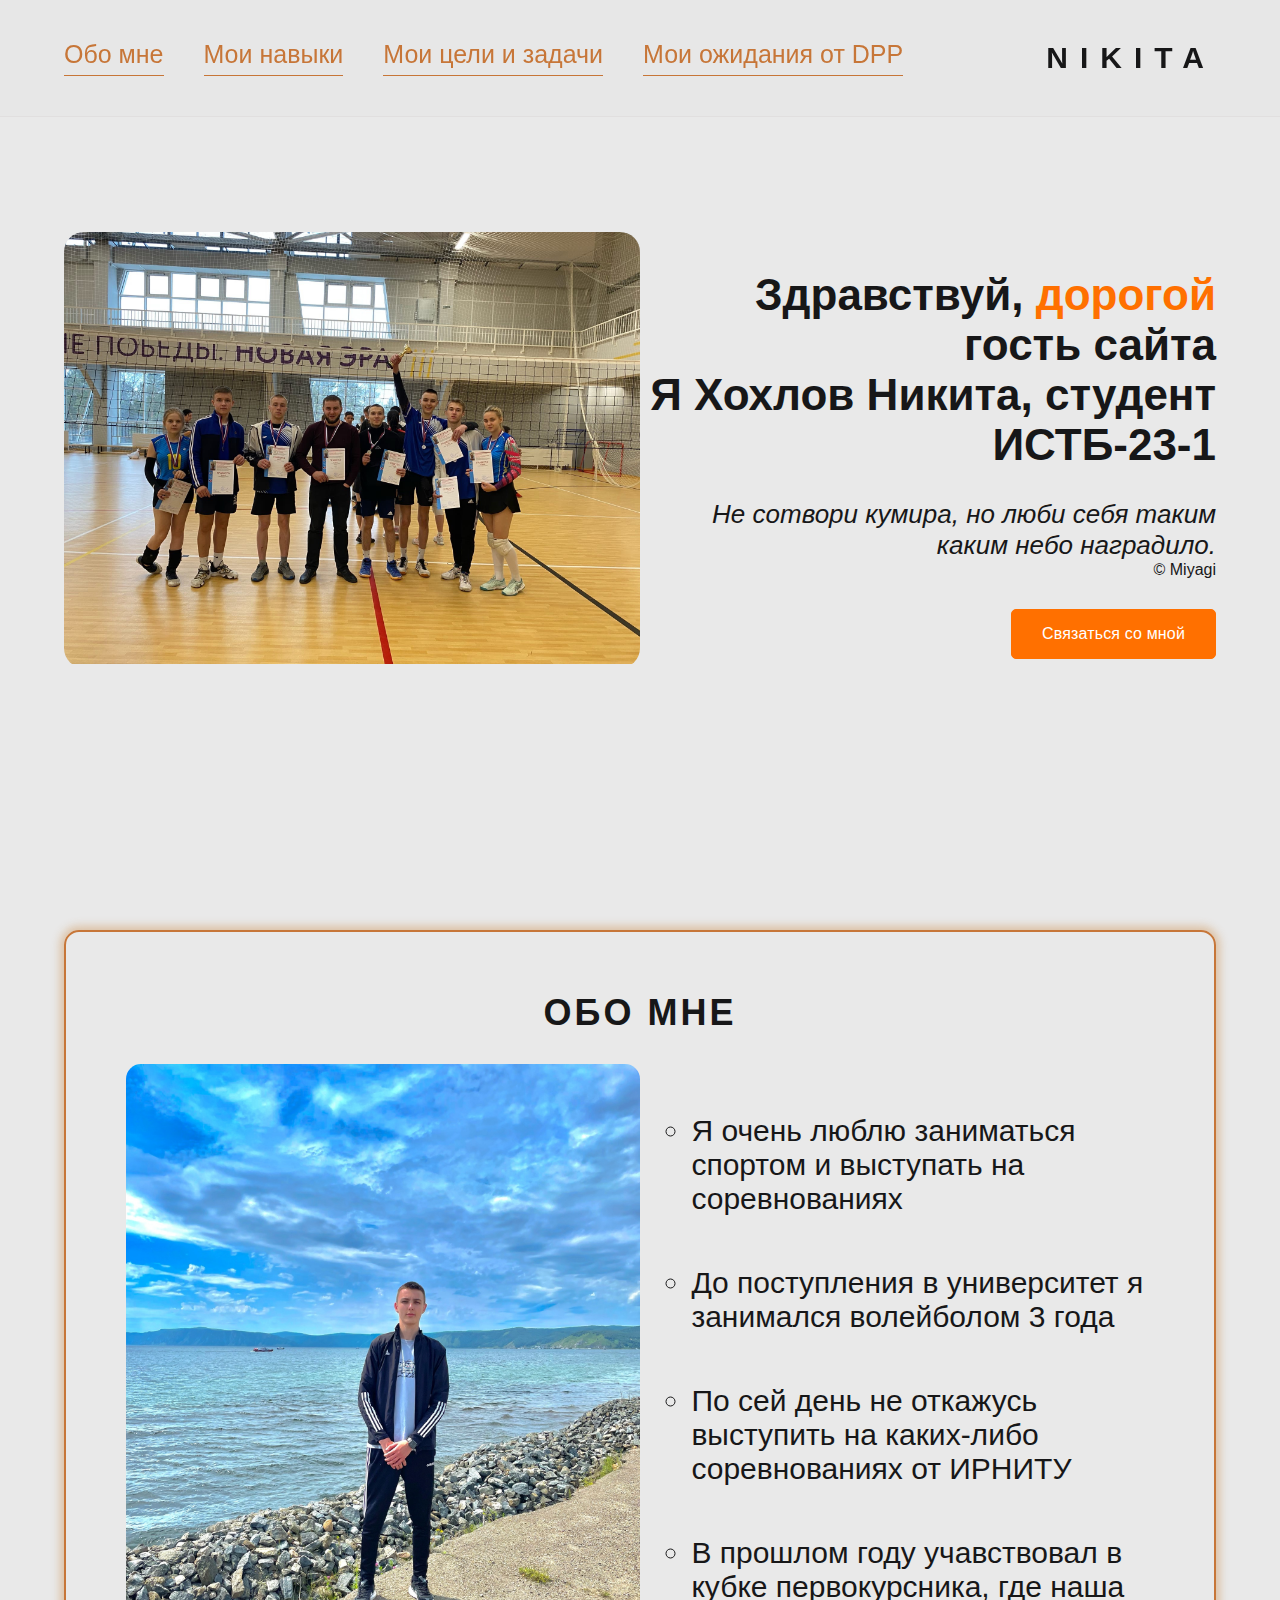
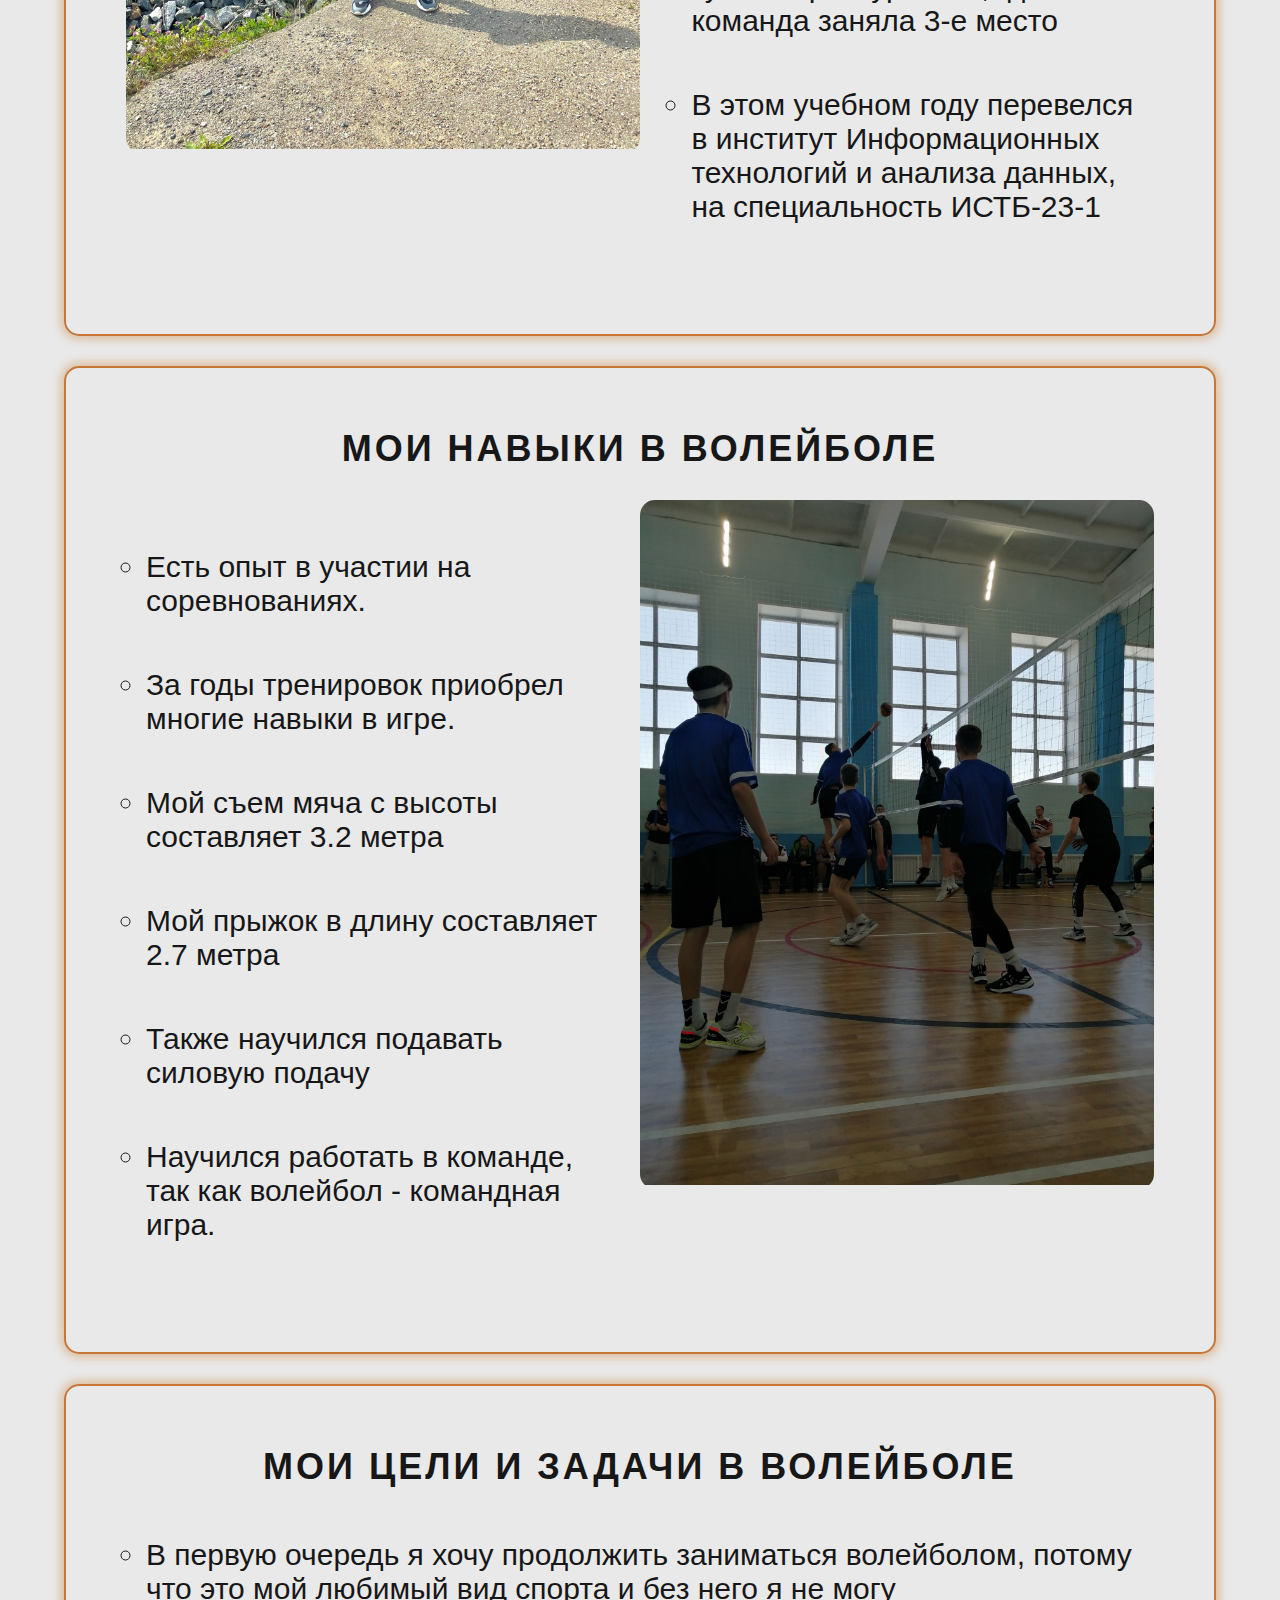
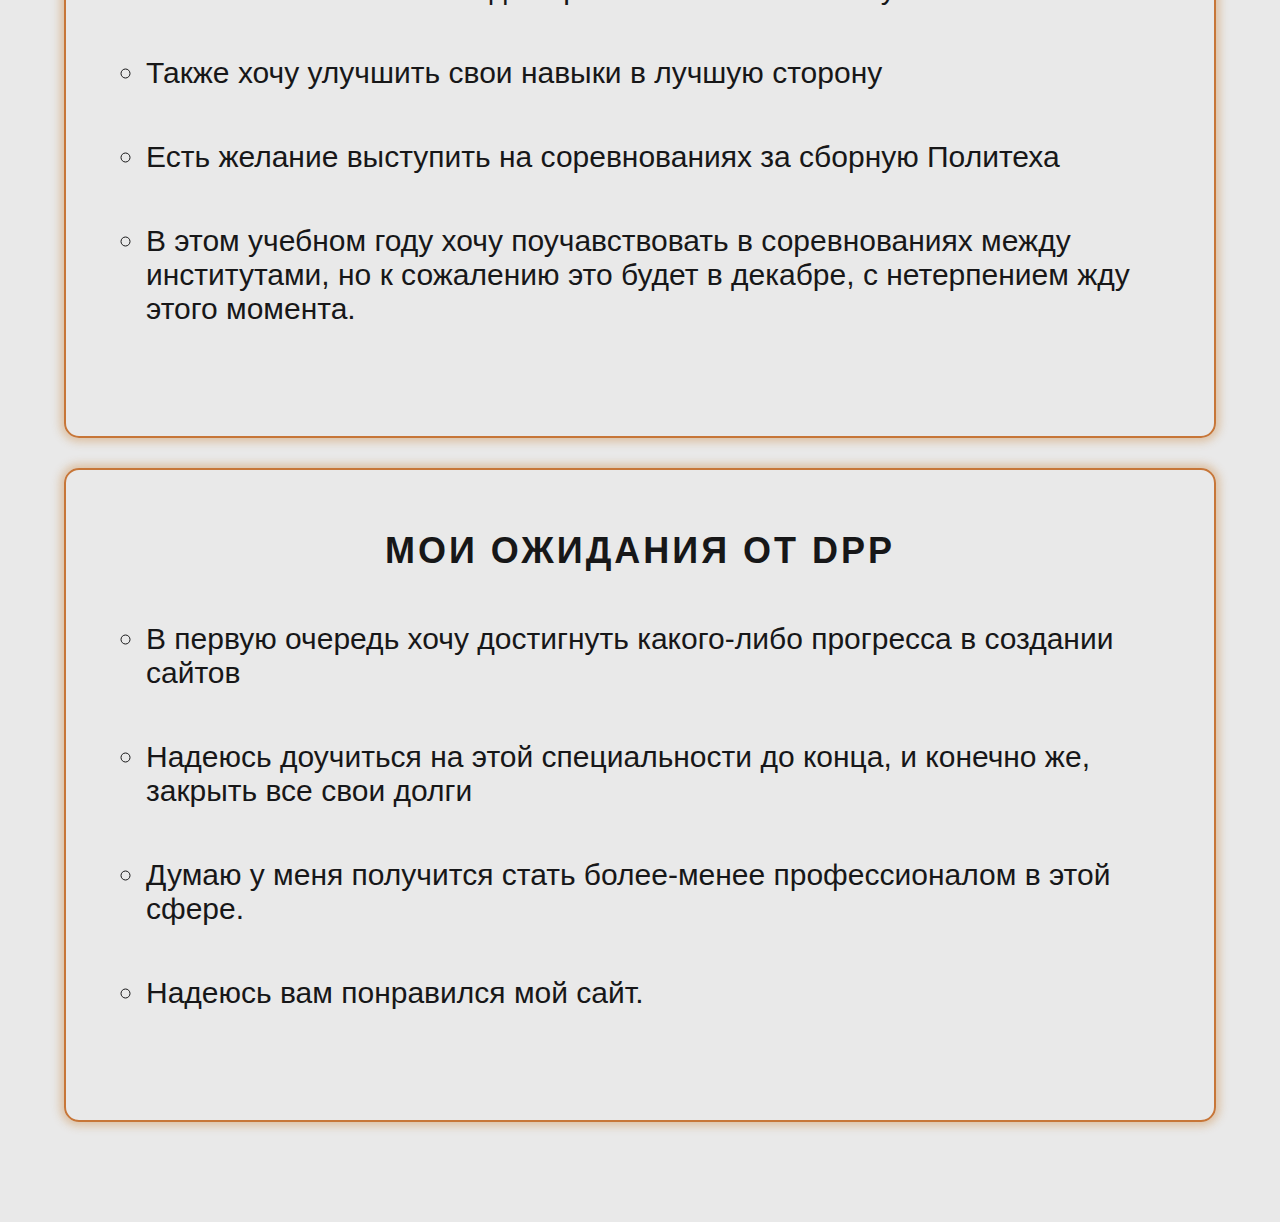
==== aboutMe-main/index.html @ cab04d37 "Add files via upload" ====
<!DOCTYPE html>
<html lang="ru">
<head>
    <meta charset="UTF-8">
    <meta http-equiv="X-UA-Compatible" content="IE=edge">
    <meta name="viewport" content="width=device-width, initial-scale=1.0">
    <title>Мой сайт</title>
    <link rel="stylesheet" href="./css/style.css">

</head>
<body>
    <header class="header__line">
        <div class="container">
            <div class="header__wrapper">
             
                <nav>
                    <div class="nav__line">
                        <a href="#aboutMe" class="nav__line-item">Обо мне</a>
                        <a href="#aboutSkills" class="nav__line-item">Мои навыки</a>
                        <a href="#aboutGoals" class="nav__line-item">Мои цели и задачи</a>
                        
                        <a href="#aboutDPP" class="nav__line-item">Мои ожидания от DPP</a>
                    </div>
                </nav>
                <p class="header__title">
                    NIKITA
                </p>
            </div>
        </div>
    </header>
    <main id="about">
        <div class="container">
            <div class="about__me-cont">
                <div class="aboutMe__img">
                
                    <img src="./img/me.jpg" alt="Я выиграл соревнования">
                </div>
                <div class="aboutMe__block">
                    <header class="aboutMe__title">
                        <h1>Здравствуй, <span> дорогой </span> гость сайта<br>
                            Я Хохлов Никита, студент ИСТБ-23-1</h1>
                    </header>
                    <i class="aboutMe__text">
                        Не сотвори кумира, но люби себя таким каким небо наградило.
                    </i>
                    <p class="aboutMe__subtext">
                        © Miyagi
                    </p>
                    <a href="tel:89041553622" class="aboutMe__link">
                        Связаться со мной
                    </a>
                </div>
            </div>
            <div class="about__cards">
                <section class="card" id="aboutMe">
                    <h2 class="card__title">Обо мне</h2>
                    <div class="flex__line">
                        <div class="flex__line-img">
                            <img src="./img/me2.jpg" alt="">
                        </div>
                        <ul class="card__list">
                            <li class="card__list-item">Я очень люблю заниматься спортом и выступать на соревнованиях</li>
                            <li class="card__list-item">До поступления в университет я занимался волейболом 3 года</li>
                            <li class="card__list-item">По сей день не откажусь выступить на каких-либо соревнованиях от ИРНИТУ</li>
                            <li class="card__list-item">В прошлом году учавствовал в кубке первокурсника, где наша команда заняла 3-е место</li>
                            <li class="card__list-item">В этом учебном году перевелся в институт Информационных технологий и анализа данных, на специальность ИСТБ-23-1</li>
                        </ul>
                    </div>
                </section>
                <section class="card" id="aboutSkills">
                    <h2 class="card__title">Мои навыки в волейболе</h2>
                    <div class="flex__line">
                        <ul class="card__list">
                            <li class="card__list-item">Есть опыт в участии на соревнованиях.</li>
                            <li class="card__list-item">За годы тренировок приобрел многие навыки в игре.</li>
                            <li class="card__list-item">Мой съем мяча с высоты составляет 3.2 метра</li>
                            <li class="card__list-item">Мой прыжок в длину составляет 2.7 метра</li>
                            <li class="card__list-item">Также научился подавать силовую подачу</li>
                            <li class="card__list-item">Научился работать в команде, так как волейбол - командная игра.</li>
                         
                        </ul>
                        <div class="flex__line-img">
                            <img src="./img/play.jpg" alt="">
                        </div>
                       
                    </div>
                </section>
                <section class="card" id="aboutGoals">
                    <h2 class="card__title">Мои цели и задачи в волейболе</h2>
                    <ul class="card__list">
                        <li class="card__list-item">В первую очередь я хочу продолжить заниматься волейболом, потому что это мой любимый вид спорта и без него я не могу</li>
                        <li class="card__list-item">Также хочу улучшить свои навыки в лучшую сторону</li>
                        <li class="card__list-item">Есть желание выступить на соревнованиях за сборную Политеха</li>
                        
                        <li class="card__list-item">В этом учебном году хочу поучавствовать в соревнованиях между институтами, но к сожалению это будет в декабре, с нетерпением жду этого момента.</li>
                        
                    </ul>
                </section>
                <section class="card" id="aboutDPP">
                    <h2 class="card__title">Мои ожидания от DPP</h2>
                    <ul class="card__list">
                        <li class="card__list-item">В первую очередь хочу достигнуть какого-либо прогресса в создании сайтов</li>
                        <li class="card__list-item">Надеюсь доучиться на этой специальности до конца, и конечно же, закрыть все свои долги</li>
                        <li class="card__list-item">Думаю у меня получится стать более-менее профессионалом в этой сфере.</li>
                        <li class="card__list-item">Надеюсь вам понравился мой сайт.</li>
                        
                        
                    </ul>
                </section>
            </div>
        </div>
    </main>
  
</body>

</html>
---- aboutMe-main/css/style.css ----
@import url('https://fonts.googleapis.com/css2?family=Roboto:ital,wght@0,100;0,300;0,400;0,500;0,700;0,900;1,100;1,300;1,400;1,500;1,700;1,900&display=swap');
body {
    padding: 0;
    margin: 0;font-family: "Montserrat", sans-serif;
   
    background-color: #e7e7e7e7;
    color: #171718;
}
a {
    text-decoration: none;
}
textarea {
    font-family: "Montserrat", sans-serif;
}
button {
    font-family: "Montserrat", sans-serif;
}
li {
    margin: 0;
    padding: 0;
    
}
ul {
    margin: 0;
    padding: 0;
}
p {
    margin: 0;
    padding: 0;
}
.container {
    max-width: 1500px;
    margin: auto;
    width: 100%;
}
@media screen and (max-width:1500px) {
    .container {
        max-width: 90%;
    }
}
.header__wrapper {
    display: flex;
    align-items: center;
    justify-content: space-between;
    padding:40px 0px;
}
.nav__line {
    display: flex;
    align-items: center;
    gap: 40px;
}
.header__title {
    font-size: 30px;
    font-weight: 600;
    text-transform: uppercase;
    letter-spacing: 12px;
}
a {

    transition: .3s all ease;
}

.nav__line a {
    color: #c77638;
    text-decoration:none;
    padding-bottom: 6px;
    border-bottom: 1px solid #c77638;
    font-size: 25px;
}
.nav__line a:hover {
    padding-bottom: 1px;
}

.aboutMe__block {
    height: 100vh;
    text-align: right;
    display: flex;
    flex-direction: column;
    justify-content: center;
    align-items: flex-end;
}
.header__line {
    border-bottom: 1px solid #ccc2c235;
    position: fixed;
    top: 0;
    left: 0;
    right: 0;
    z-index: 999;
    background-color: #e7e7e7e7;
    color: #171718;
}
.aboutMe__title h1 {
    font-size: 44px;
}
.aboutMe__title h1 span {
    color: #ff7000;
}

.aboutMe__text {
    font-size: 26px;
}
.aboutMe__link {
    border-radius: 5px;
    color: #fff;
    background-color: #ff7000;
    display: inline-flex;
    align-items: center;
    justify-content: center;
    font-size: 16px;
    margin-top: 30px;
    font-weight: 500;
    letter-spacing: .15px;
    padding: 15px 30px;
    border: 1px solid #ff7000;
}
.aboutMe__link:hover {
    transition: .5s all ease-in-out;
    background-color: transparent;
    color: #ff9340;
}
.about__cards {
    display: flex;
    justify-content: space-between;
    padding-bottom: 100px;
    flex-wrap: wrap;
}

.card {
    flex: 0 0 100%;
    border: 2px solid #c77638;
    padding: 60px;
    border-radius: 15px;
    box-sizing: border-box;
    margin-top: 30px;
    box-shadow: 0px 0px 8px 4px rgba(203, 141, 74, 0.432);
}

.card__title {
    margin: auto;
    margin-bottom: 30px;
    font-size: 36px;
    text-align: center;
    text-transform: uppercase;
    letter-spacing: 3px;
}
.flex__line {
    display: flex;
    justify-content: space-between;
    align-items: flex-start;
}
.flex__line .flex__line-img {
    flex: 0 0 50%;
    border-radius: 15px;
    overflow: hidden;
    display: block;
    max-width: 100%;
}
.flex__line ul {
    flex: 0 0 45%;
}
.card__list {
    margin-left: 20px;
}
.card__list-item {
    margin: 50px 0px;
    font-size: 30px;
    list-style-type: circle;
}
img {
    max-width: 100%;
}
.aboutMe__subtext {
    text-align: right;
    
}
.about__me-cont {
    display: flex;
    align-items: center;
}
.aboutMe__img {
    flex: 0 0 50%;
    border-radius: 20px;
    overflow: hidden;
}
.aboutMe__img img {
    max-width: 100%;
}
@media screen and (max-width: 1100px) {
    .header__title {
        font-size: 25px;
    }
    .about__me-cont {
        flex-wrap: wrap;
        justify-content: center;

    }
    .aboutMe__block {
        align-items: center;
    }
    .aboutMe__block {
        height: initial;
    }
    
    .nav__line a {
        font-size: 18px;
    }
    .about__cards{
        flex-wrap: wrap;
    }
    .card {
        flex: 0 0 100%;
    }
    .card:not(:last-child) {
        margin-bottom: 30px;
    }
    .aboutMe__title h1 {
        font-size: 30px;
    }
    .aboutMe__text {
        font-size: 20px;
    }
    .flex__line {
        flex-wrap: wrap;
    }
    .flex__line .flex__line-img {
        flex: 0 0 100%;
    }
    .flex__line ul {
        flex: 0 0 100%;
    }
}
@media screen and (max-width: 640px) {
    .header__wrapper {
        display: block;
    }
    .aboutMe__subtext {
        display: block;width: 100%;
    }
    .card__list-item {
        margin: 15px 0px;
        font-size: 19px;
    }
    .card {
        padding: 30px;
    }
    .card__title {
        font-size: 26px;
        margin-bottom: 10px;
    }
    .aboutMe__link {
        padding: 15px 0px;
        width: 100%;
    }
    
    .aboutMe__img {
        flex: 0 0 100%;
    }
    .about__me-cont {
        padding-top: 150px;
    }
    .header__title {
        margin-bottom: 10px;
    }
    .nav__line {
        gap: 10px;
        flex-wrap: wrap;
    }
    .header__wrapper {
        padding: 20px 0px;
    }
    .nav__line a {
        font-size: 16px;
    }
    .header__title {
        text-align: right;
    }

}
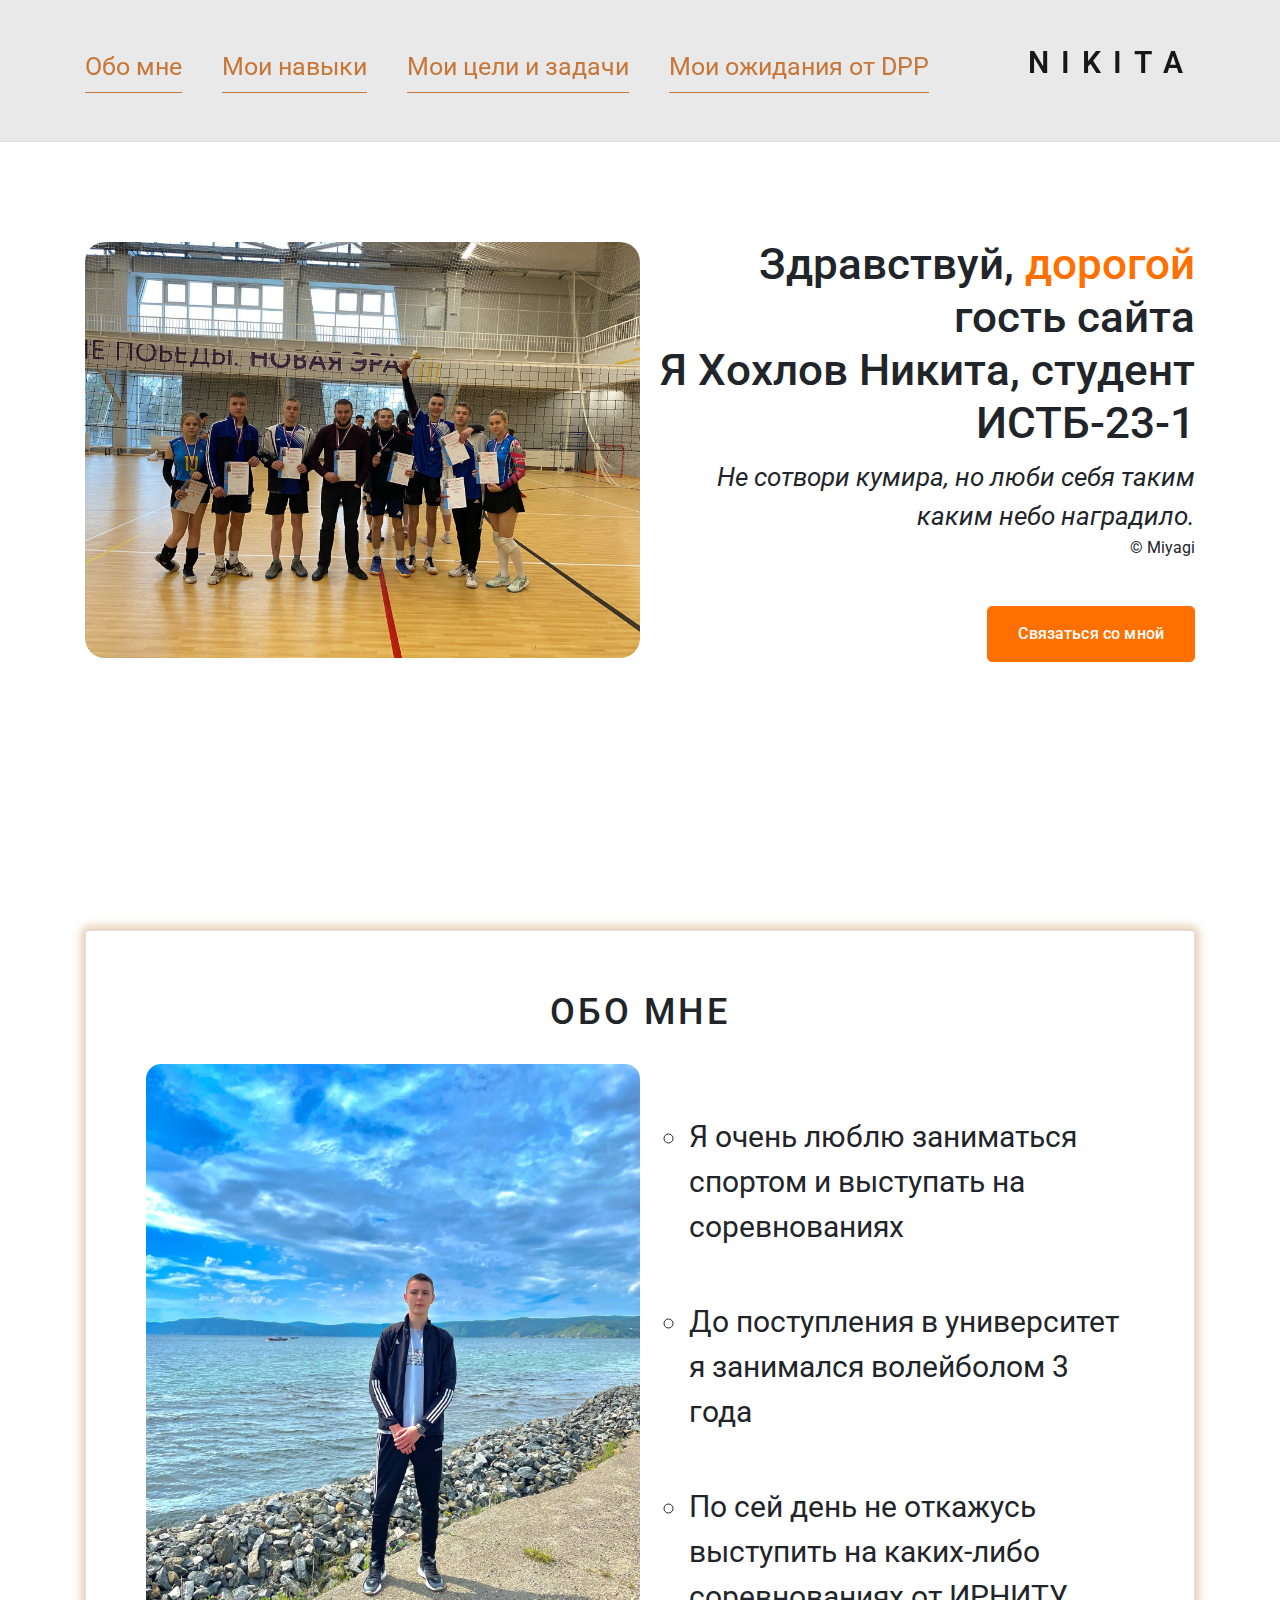
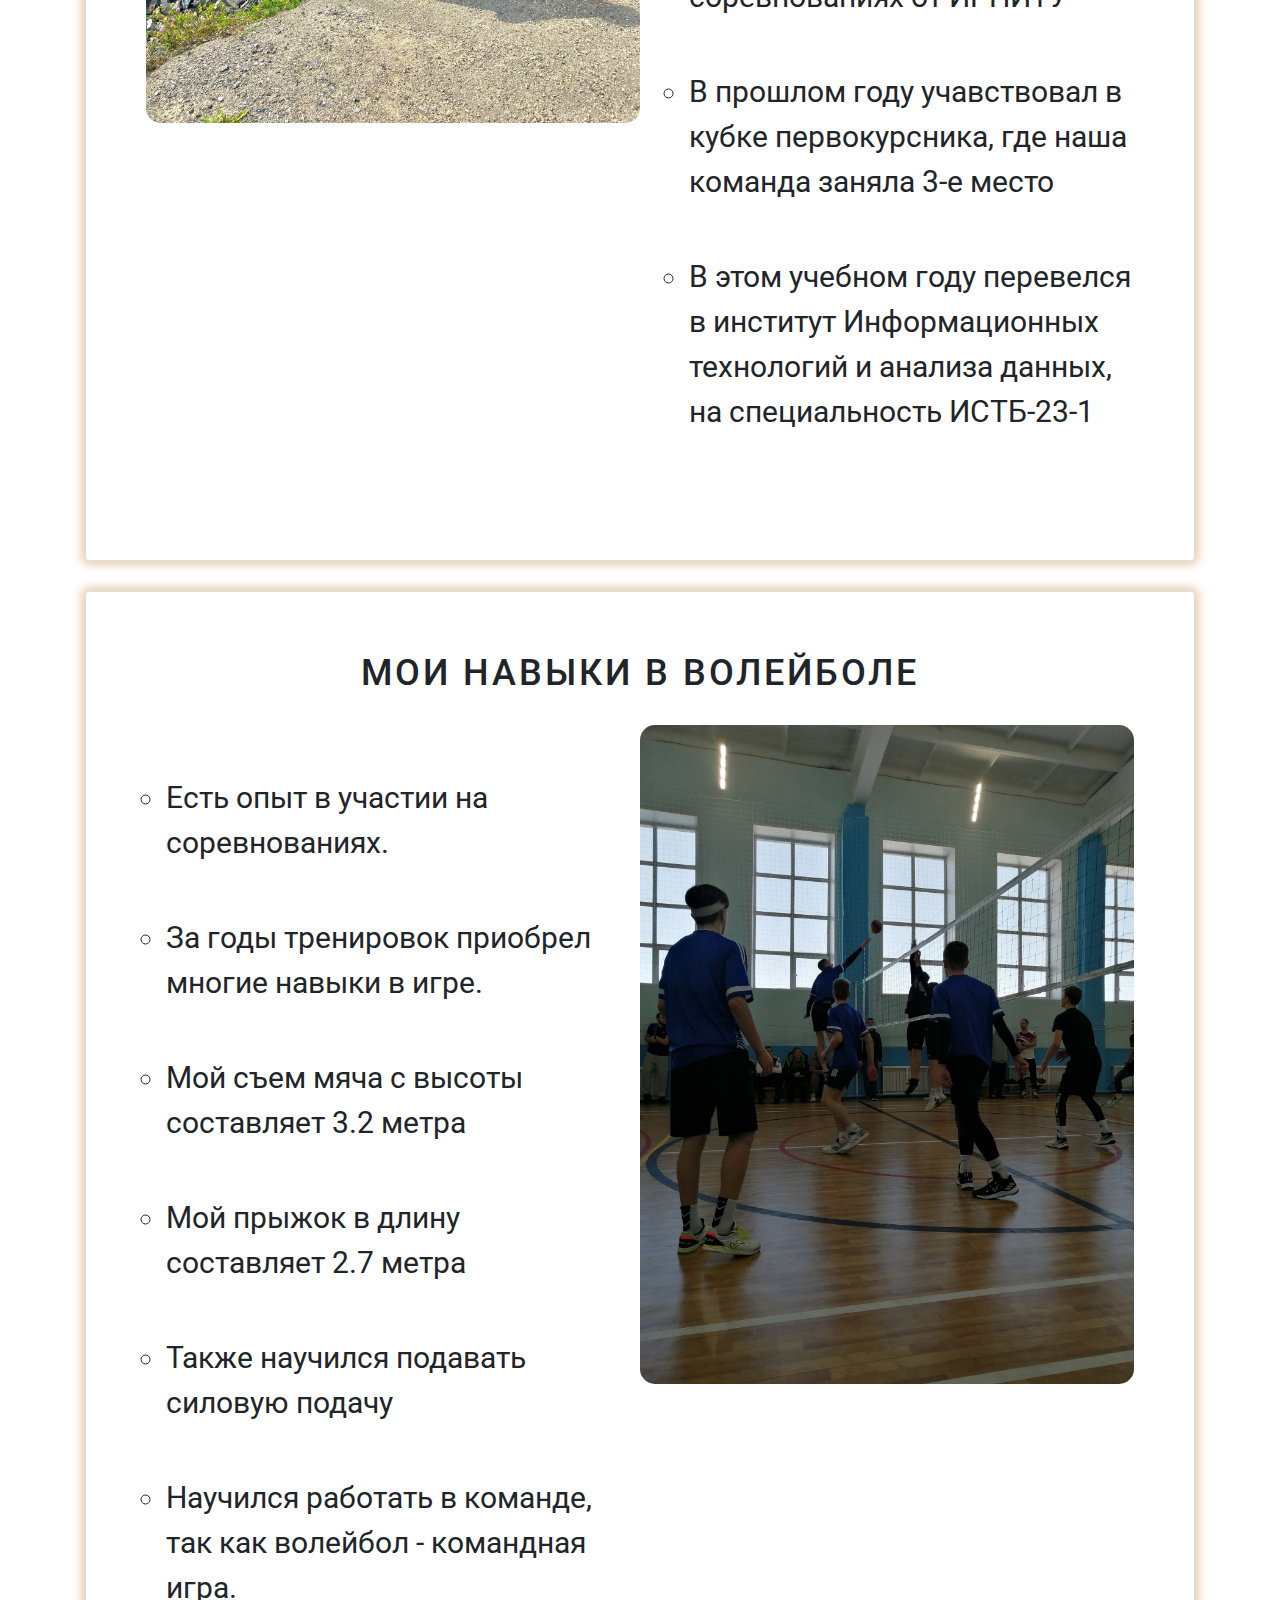
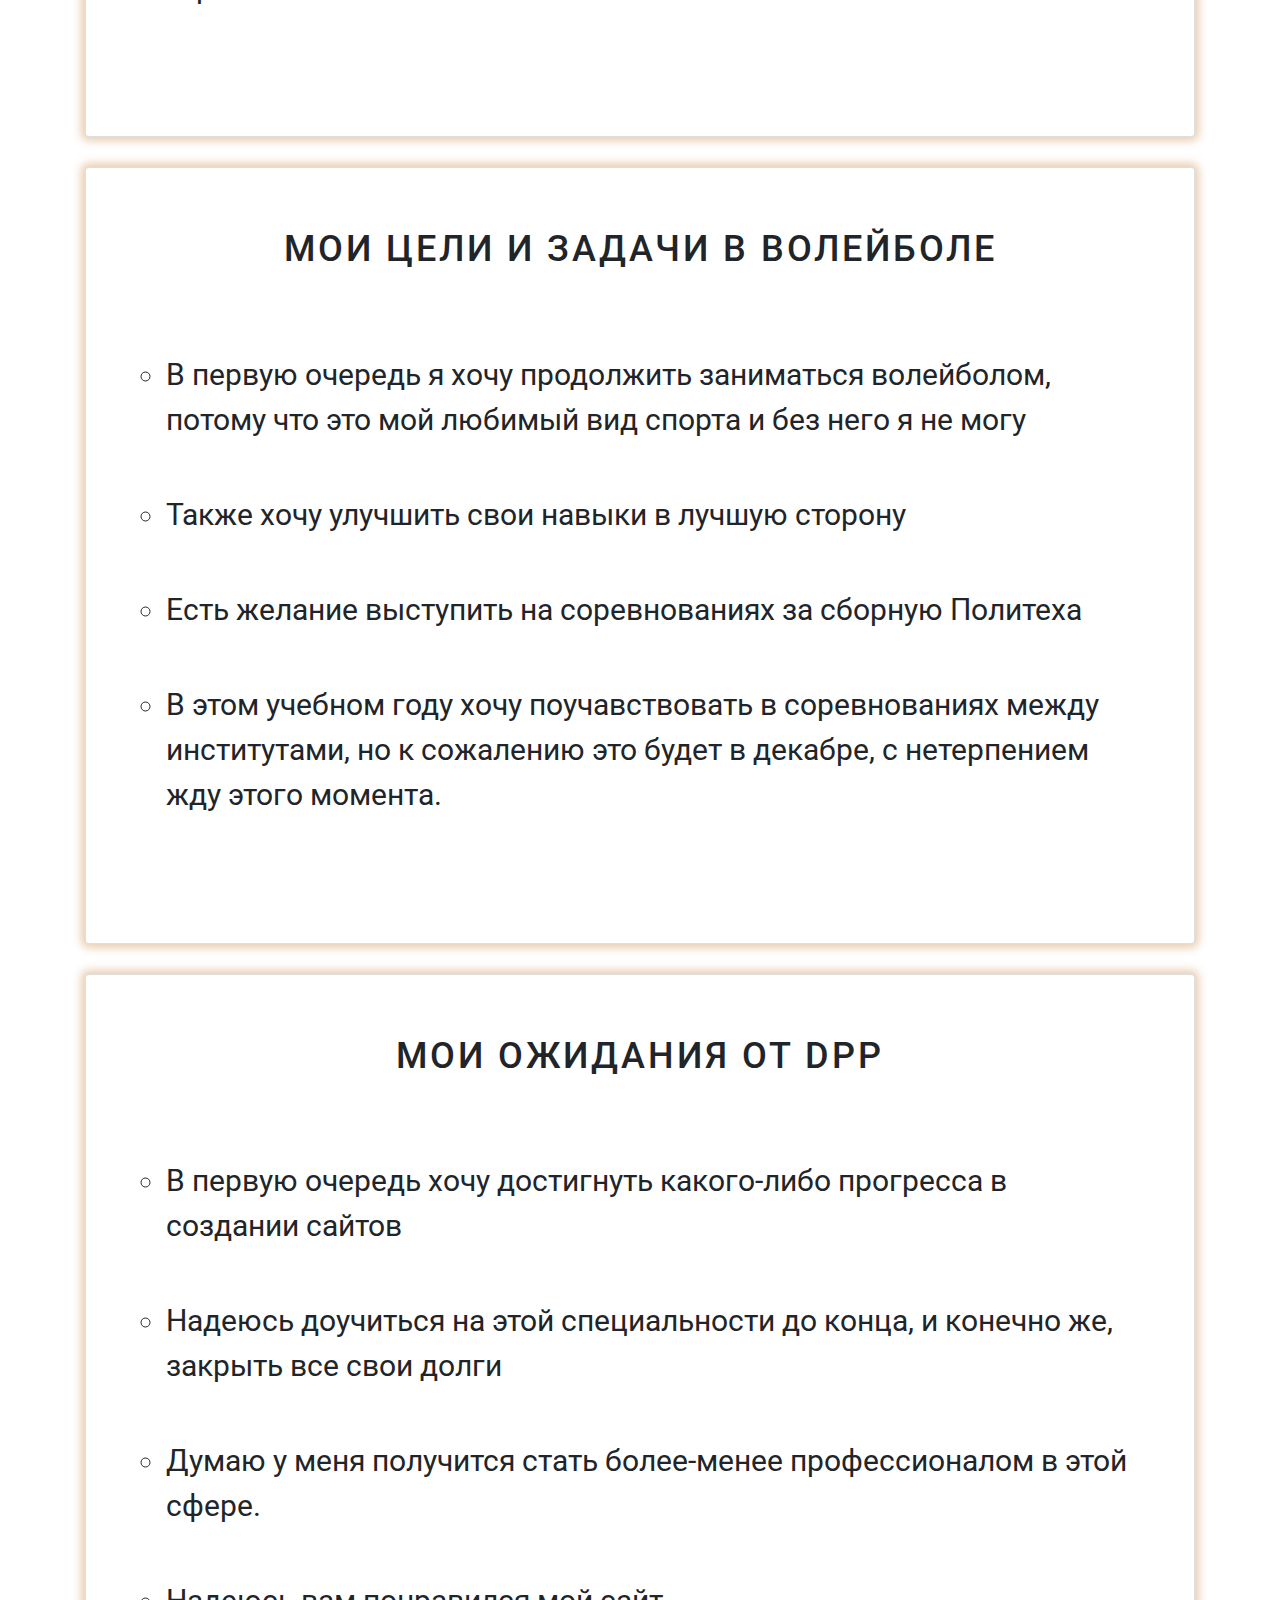
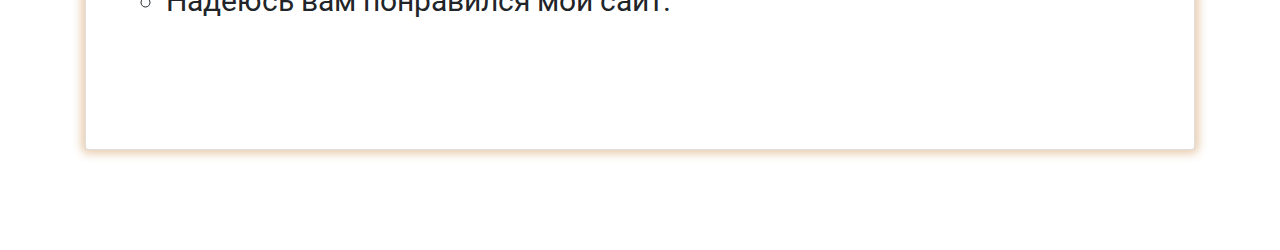
==== commit 521283cf: "Add files via upload" ====
--- a/aboutMe-main/index.html
+++ b/aboutMe-main/index.html
@@ -5,8 +5,12 @@
     <meta http-equiv="X-UA-Compatible" content="IE=edge">
     <meta name="viewport" content="width=device-width, initial-scale=1.0">
     <title>Мой сайт</title>
+    <link rel="shortcut icon" type="image/x-icon" href="img/favicon.ico?">
     <link rel="stylesheet" href="./css/style.css">
-
+    <link rel="stylesheet" href="https://maxcdn.bootstrapcdn.com/bootstrap/4.0.0/css/bootstrap.min.css" integrity="sha384-Gn5384xqQ1aoWXA+058RXPxPg6fy4IWvTNh0E263XmFcJlSAwiGgFAW/dAiS6JXm" crossorigin="anonymous">
+    <link rel="stylesheet" href="../static/style.css">
+	<link rel="stylesheet" href="../static/media.css">
+	<link rel="stylesheet" href="../static/reset.css">
 </head>
 <body>
     <header class="header__line">
@@ -33,7 +37,7 @@
             <div class="about__me-cont">
                 <div class="aboutMe__img">
                 
-                    <img src="./img/me.jpg" alt="Я выиграл соревнования">
+                    <img src="./img/me.jpg" alt="Хохлов Никита выиграл соревнования">
                 </div>
                 <div class="aboutMe__block">
                     <header class="aboutMe__title">
@@ -56,7 +60,7 @@
                     <h2 class="card__title">Обо мне</h2>
                     <div class="flex__line">
                         <div class="flex__line-img">
-                            <img src="./img/me2.jpg" alt="">
+                            <img src="./img/me2.jpg" alt="Хохлов Никита отдыхает на Байкале">
                         </div>
                         <ul class="card__list">
                             <li class="card__list-item">Я очень люблю заниматься спортом и выступать на соревнованиях</li>
@@ -80,7 +84,7 @@
                          
                         </ul>
                         <div class="flex__line-img">
-                            <img src="./img/play.jpg" alt="">
+                            <img src="./img/play.jpg" alt="Хохлов Никита ставит блок на соревнованиях">
                         </div>
                        
                     </div>
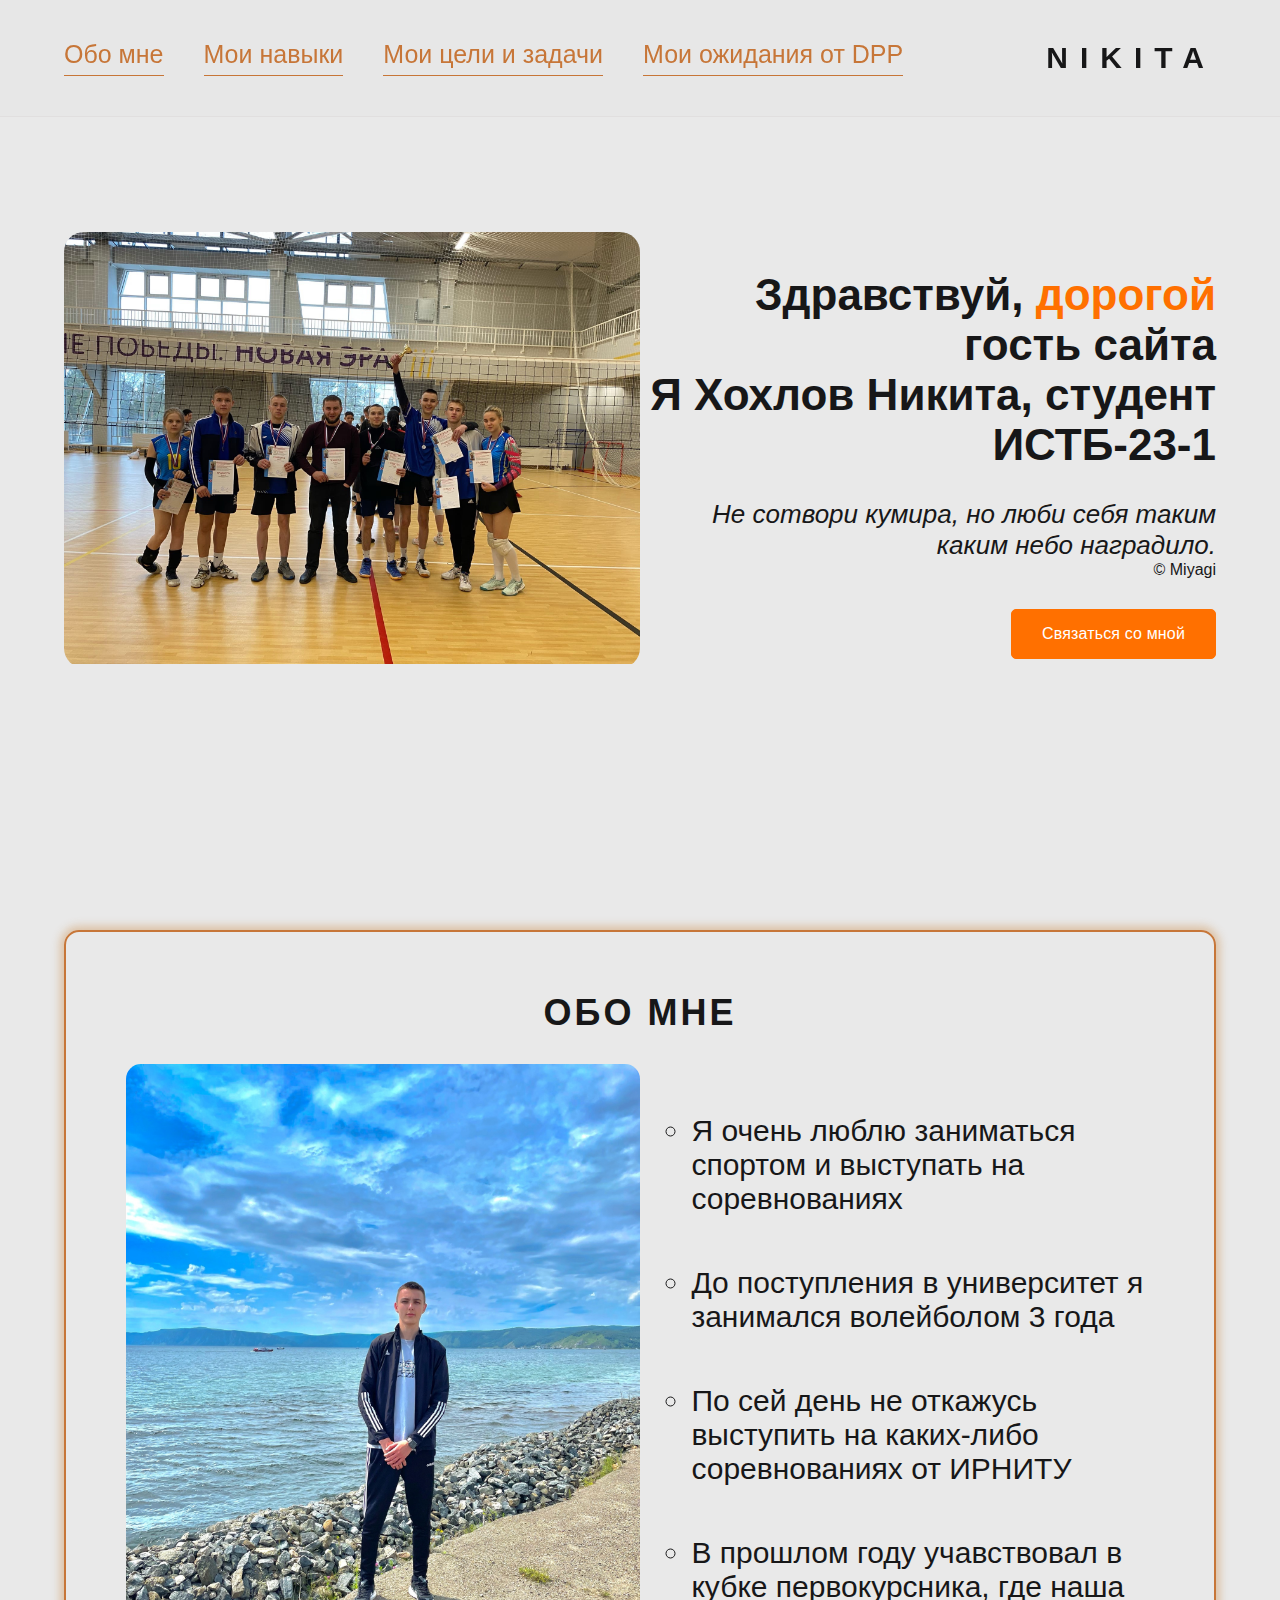
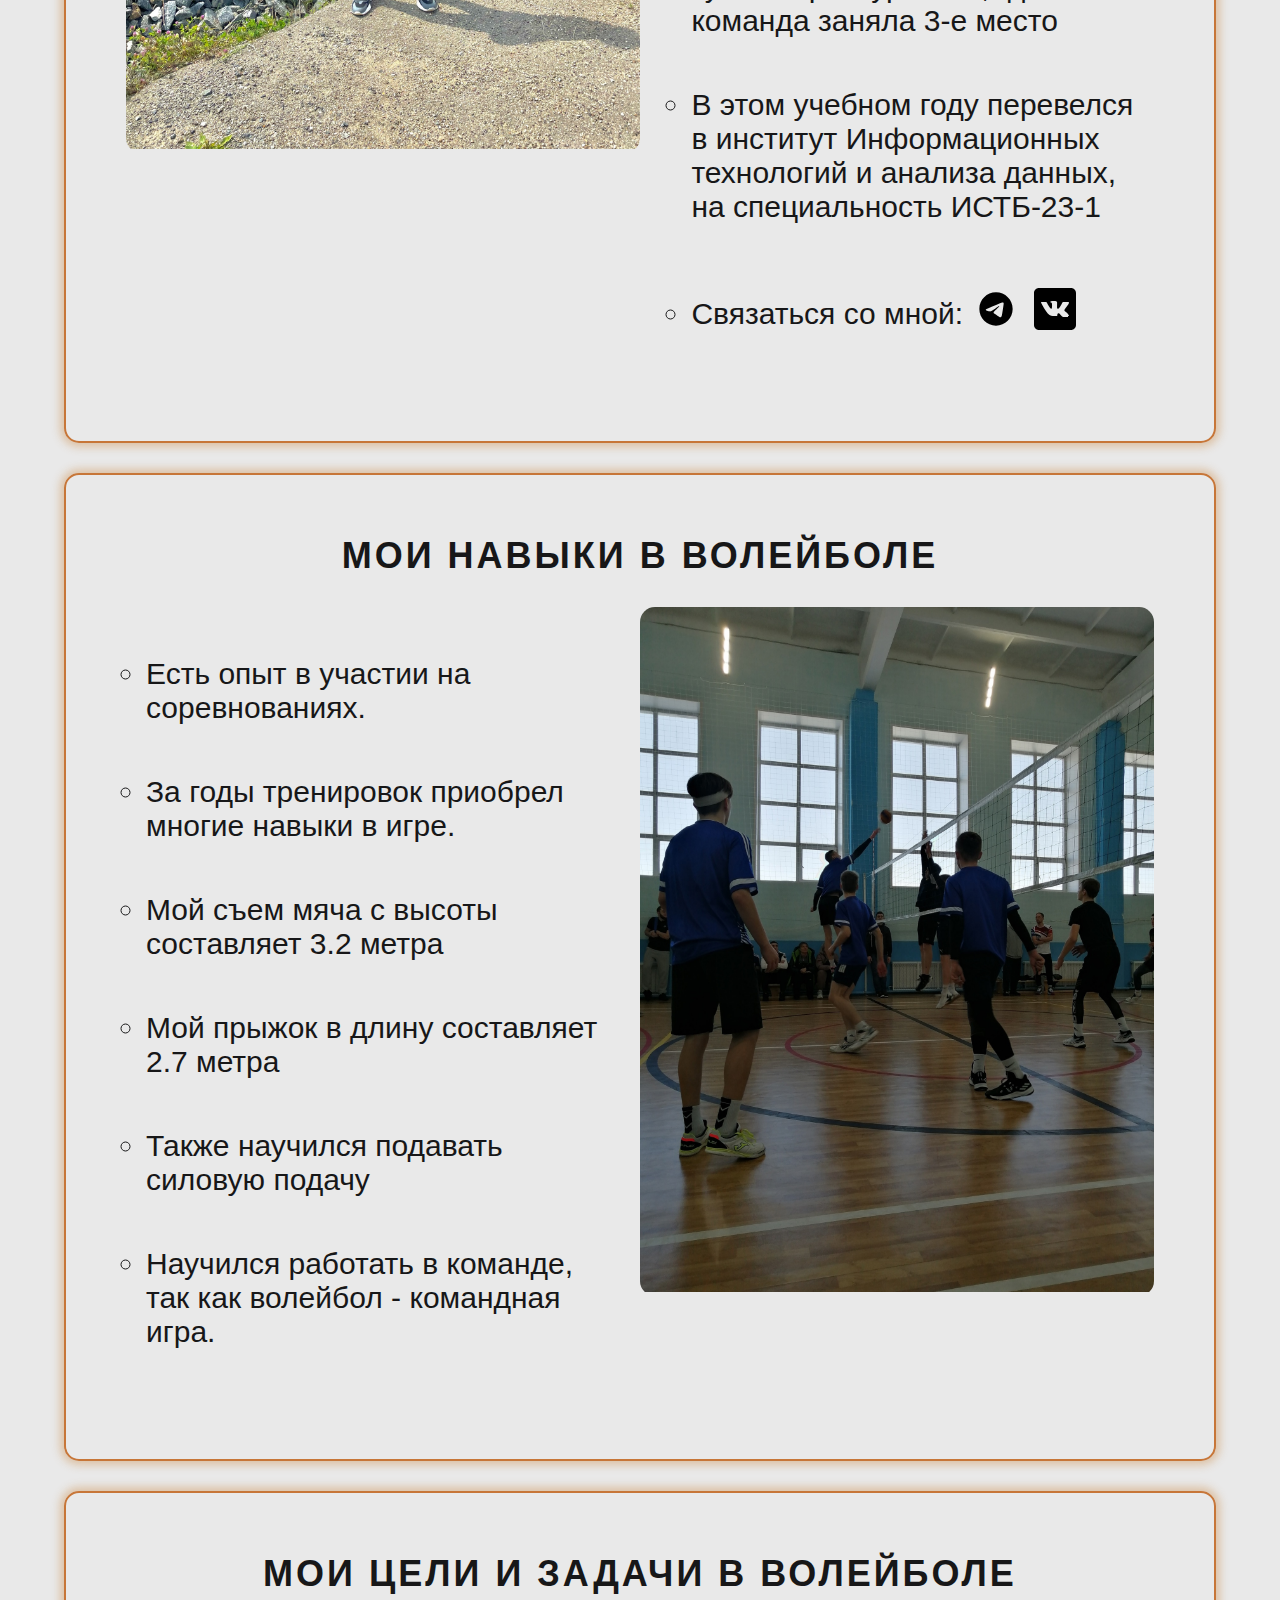
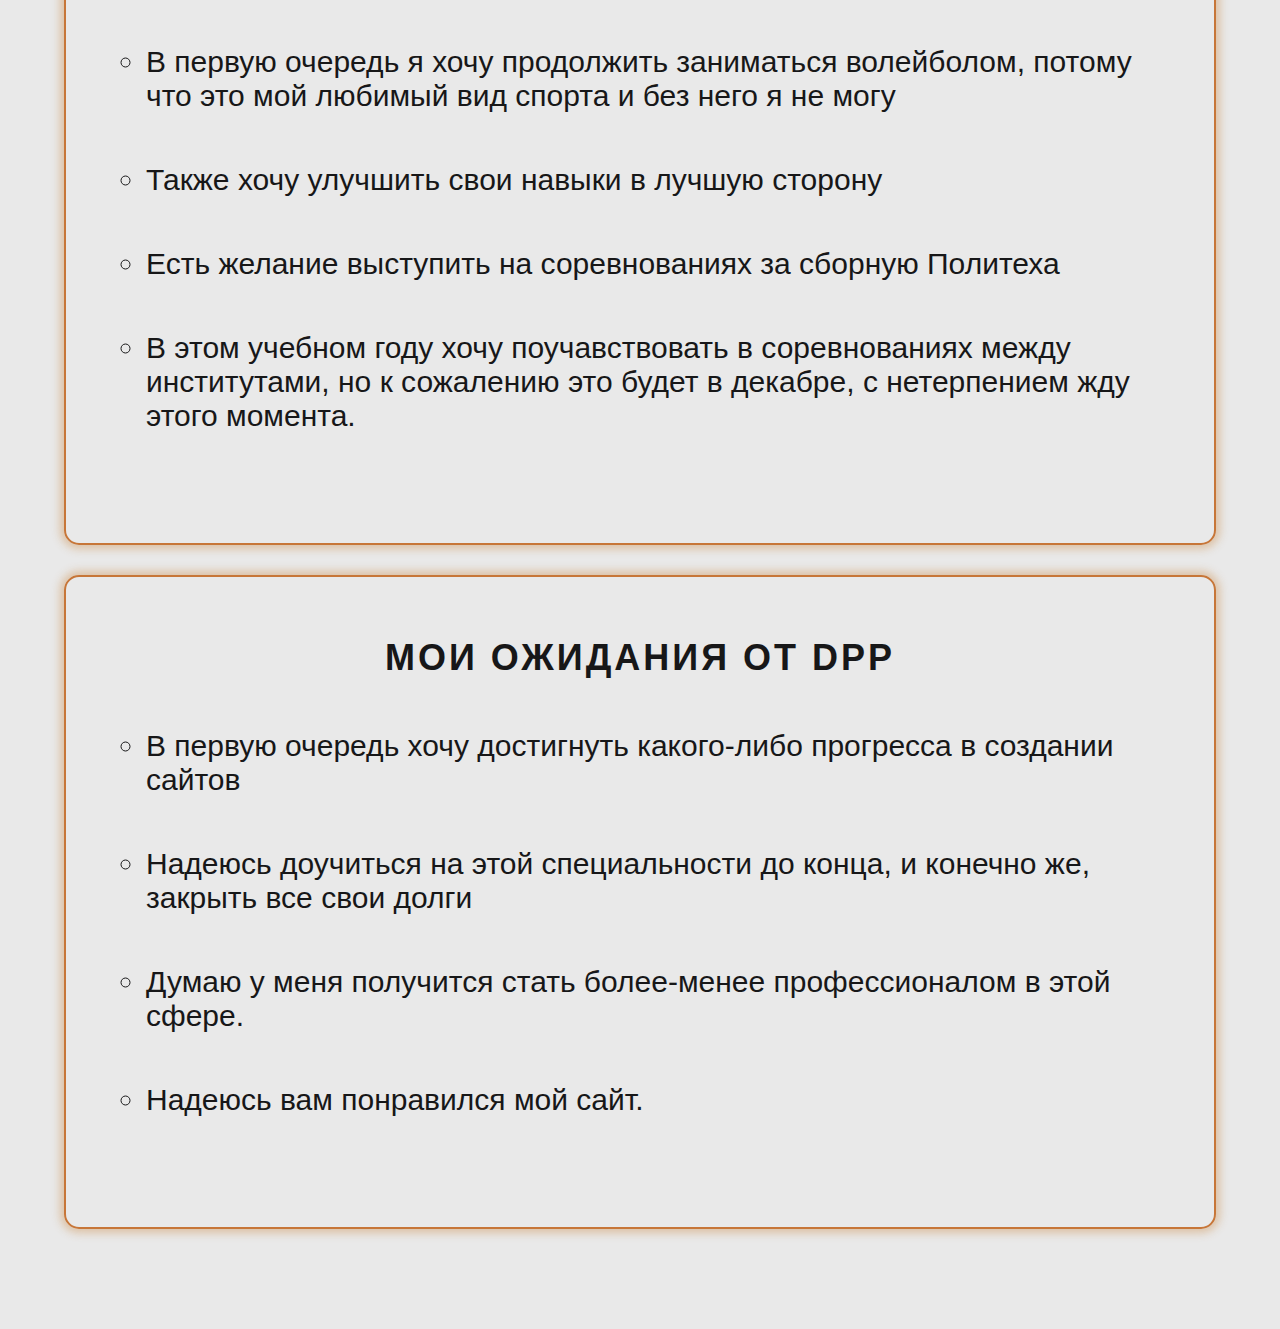
==== commit 34dd876a: "Update index.html" ====
--- a/aboutMe-main/index.html
+++ b/aboutMe-main/index.html
@@ -5,12 +5,26 @@
     <meta http-equiv="X-UA-Compatible" content="IE=edge">
     <meta name="viewport" content="width=device-width, initial-scale=1.0">
     <title>Мой сайт</title>
-    <link rel="shortcut icon" type="image/x-icon" href="img/favicon.ico?">
+    <link rel="icon" type="images/x-icon" href="img/favicon.ico" >
     <link rel="stylesheet" href="./css/style.css">
-    <link rel="stylesheet" href="https://maxcdn.bootstrapcdn.com/bootstrap/4.0.0/css/bootstrap.min.css" integrity="sha384-Gn5384xqQ1aoWXA+058RXPxPg6fy4IWvTNh0E263XmFcJlSAwiGgFAW/dAiS6JXm" crossorigin="anonymous">
-    <link rel="stylesheet" href="../static/style.css">
-	<link rel="stylesheet" href="../static/media.css">
-	<link rel="stylesheet" href="../static/reset.css">
+    <!-- Yandex.Metrika counter -->
+<script type="text/javascript" >
+    (function(m,e,t,r,i,k,a){m[i]=m[i]||function(){(m[i].a=m[i].a||[]).push(arguments)};
+    m[i].l=1*new Date();
+    for (var j = 0; j < document.scripts.length; j++) {if (document.scripts[j].src === r) { return; }}
+    k=e.createElement(t),a=e.getElementsByTagName(t)[0],k.async=1,k.src=r,a.parentNode.insertBefore(k,a)})
+    (window, document, "script", "https://mc.yandex.ru/metrika/tag.js", "ym");
+ 
+    ym(98825593, "init", {
+         clickmap:true,
+         trackLinks:true,
+         accurateTrackBounce:true,
+         webvisor:true
+    });
+ </script>
+ <noscript><div><img src="https://mc.yandex.ru/watch/98825593" style="position:absolute; left:-9999px;" alt="" /></div></noscript>
+ <!-- /Yandex.Metrika counter -->
+
 </head>
 <body>
     <header class="header__line">
@@ -68,6 +82,11 @@
                             <li class="card__list-item">По сей день не откажусь выступить на каких-либо соревнованиях от ИРНИТУ</li>
                             <li class="card__list-item">В прошлом году учавствовал в кубке первокурсника, где наша команда заняла 3-е место</li>
                             <li class="card__list-item">В этом учебном году перевелся в институт Информационных технологий и анализа данных, на специальность ИСТБ-23-1</li>
+                            <li class="card__list-item">Связаться со мной: <a href="https://t.me/yatogo_vseebal"><svg xmlns="http://www.w3.org/2000/svg" style="transform: translateY(10px);" x="0px" y="0px" width="50" height="50" viewBox="0 0 72 72">
+                                <path d="M36,12c13.255,0,24,10.745,24,24S49.255,60,36,60S12,49.255,12,36S22.745,12,36,12z M44.279,45.783	c0.441-1.354,2.51-14.853,2.765-17.513c0.077-0.806-0.177-1.341-0.676-1.58c-0.603-0.29-1.496-0.145-2.533,0.229	c-1.421,0.512-19.59,8.227-20.64,8.673c-0.995,0.423-1.937,0.884-1.937,1.552c0,0.47,0.279,0.734,1.047,1.008	c0.799,0.285,2.812,0.895,4.001,1.223c1.145,0.316,2.448,0.042,3.178-0.412c0.774-0.481,9.71-6.46,10.351-6.984	c0.641-0.524,1.152,0.147,0.628,0.672c-0.524,0.524-6.657,6.477-7.466,7.301c-0.982,1.001-0.285,2.038,0.374,2.453	c0.752,0.474,6.163,4.103,6.978,4.685c0.815,0.582,1.641,0.846,2.398,0.846S43.902,46.94,44.279,45.783z"></path>
+                                </svg></a> <a href="https://vk.com/7foreveryoung77"><svg xmlns="http://www.w3.org/2000/svg" style="transform: translateY(10px);" x="0px" y="0px" width="50" height="50" viewBox="0 0 50 50">
+                                    <path d="M41,4H9C6.24,4,4,6.24,4,9v32c0,2.76,2.24,5,5,5h32c2.76,0,5-2.24,5-5V9C46,6.24,43.76,4,41,4z M37.72,33l-3.73-0.01 c0,0-0.08,0.01-0.21,0.01c-0.3,0-0.92-0.08-1.65-0.58c-1.31-0.91-2.56-3.17-3.55-3.17c-0.07,0-0.13,0.01-0.19,0.03 c-0.86,0.27-1.12,1.13-1.12,2.18c0,0.37-0.26,0.54-0.96,0.54h-1.93c-2.16,0-4.25-0.05-6.6-2.62c-3.46-3.79-6.7-10.53-6.7-10.53 s-0.18-0.39,0.01-0.62c0.18-0.21,0.6-0.23,0.76-0.23c0.04,0,0.06,0,0.06,0h4c0,0,0.37,0.07,0.64,0.27c0.23,0.17,0.35,0.48,0.35,0.48 s0.68,1.32,1.53,2.81c1.43,2.46,2.2,3.28,2.75,3.28c0.09,0,0.18-0.02,0.27-0.07c0.82-0.45,0.58-4.09,0.58-4.09s0.01-1.32-0.42-1.9 c-0.33-0.46-0.96-0.59-1.24-0.63c-0.22-0.03,0.14-0.55,0.62-0.79c0.62-0.3,1.65-0.36,2.89-0.36h0.6c1.17,0.02,1.2,0.14,1.66,0.25 c1.38,0.33,0.91,1.62,0.91,4.71c0,0.99-0.18,2.38,0.53,2.85c0.05,0.03,0.12,0.05,0.21,0.05c0.46,0,1.45-0.59,3.03-3.26 c0.88-1.52,1.56-3.03,1.56-3.03s0.15-0.27,0.38-0.41c0.22-0.13,0.22-0.13,0.51-0.13h0.03c0.32,0,3.5-0.03,4.2-0.03h0.08 c0.67,0,1.28,0.01,1.39,0.42c0.16,0.62-0.49,1.73-2.2,4.03c-2.82,3.77-3.14,3.49-0.8,5.67c2.24,2.08,2.7,3.09,2.78,3.22 C39.68,32.88,37.72,33,37.72,33z"></path>
+                                </svg></a> </li>
                         </ul>
                     </div>
                 </section>
